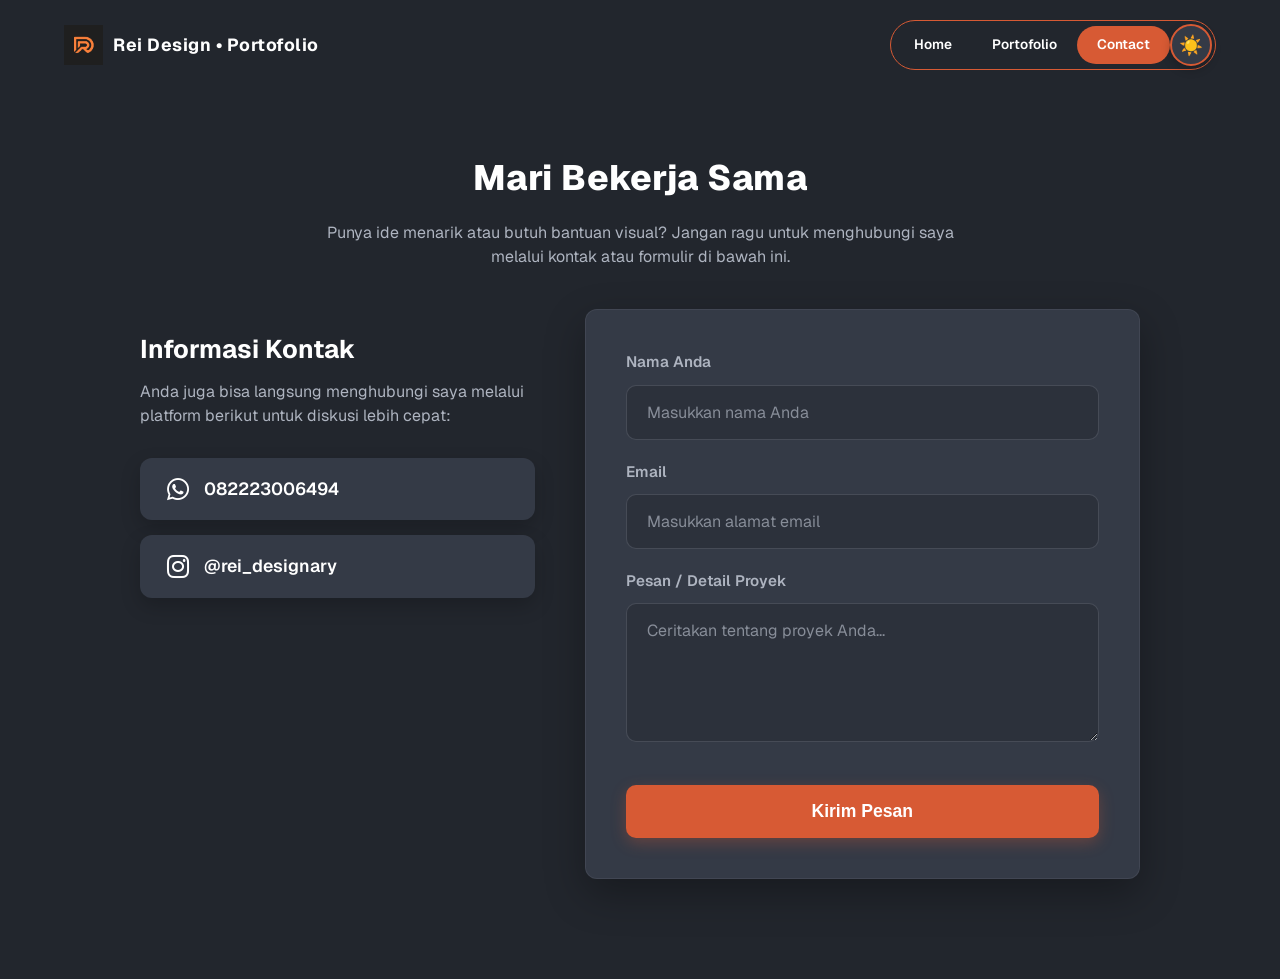
==== contact.html @ 19b81096 "Push Pertama untuk project website" ====
<!DOCTYPE html>
<html lang="id">
<head>
    <meta charset="UTF-8">
    <meta name="viewport" content="width=device-width, initial-scale=1.0">
    <title>Contact • Rei Design</title>
    
    <link rel="preconnect" href="https://fonts.googleapis.com">
    <link rel="preconnect" href="https://fonts.gstatic.com" crossorigin>
    <link href="https://fonts.googleapis.com/css2?family=Geist:wght@100..900&display=swap" rel="stylesheet">
    
    <link rel="stylesheet" href="https://cdnjs.cloudflare.com/ajax/libs/font-awesome/6.4.0/css/all.min.css">
    
    <link rel="stylesheet" href="style.css">
</head>
<body>

    <header>
        <div class="logo">
            <img src="images/logoku.webp" alt="Logo Rei Design" class="logo-img">
            <span>Rei Design • Portofolio</span>
        </div>
        
        <div class="header-right">
            <nav class="nav-container">
                <a href="index.html" class="nav-link">Home</a>
                <a href="portofolio.html" class="nav-link">Portofolio</a>
                <a href="contact.html" class="nav-link active">Contact</a>
                <button id="theme-toggle" class="theme-btn" title="Ubah Tema">☀️</button>
            </nav>
        </div>
    </header>

    <main>
        <section class="hero page-header">
            <h1>Mari Bekerja Sama</h1>
            <p>Punya ide menarik atau butuh bantuan visual? Jangan ragu untuk menghubungi saya melalui kontak atau formulir di bawah ini.</p>
        </section>

        <section class="contact-section">
            <div class="contact-wrapper">
                
                <div class="contact-info">
                    <h3>Informasi Kontak</h3>
                    <p>Anda juga bisa langsung menghubungi saya melalui platform berikut untuk diskusi lebih cepat:</p>
                    
                    <div class="social-links">
                        <a href="https://wa.me/6282223006494" target="_blank" class="social-btn whatsapp">
                            <i class="fab fa-whatsapp"></i>
                            <span>082223006494</span>
                        </a>
                        
                        <a href="https://instagram.com/rei_designary" target="_blank" class="social-btn instagram">
                            <i class="fab fa-instagram"></i>
                            <span>@rei_designary</span>
                        </a>
                    </div>
                </div>

                <div class="contact-card">
                    <form action="#" method="POST">
                        <div class="form-group">
                            <label for="name">Nama Anda</label>
                            <input type="text" id="name" class="form-control" placeholder="Masukkan nama Anda" required>
                        </div>
                        <div class="form-group">
                            <label for="email">Email</label>
                            <input type="email" id="email" class="form-control" placeholder="Masukkan alamat email" required>
                        </div>
                        <div class="form-group">
                            <label for="message">Pesan / Detail Proyek</label>
                            <textarea id="message" rows="5" class="form-control" placeholder="Ceritakan tentang proyek Anda..." required></textarea>
                        </div>
                        <button type="submit" class="btn-more btn-submit">Kirim Pesan</button>
                    </form>
                </div>

            </div>
        </section>
    </main>

    <script>
        const themeBtn = document.getElementById('theme-toggle');
        const body = document.body;

        if (localStorage.getItem('theme') === 'light') {
            body.classList.add('light-mode');
            themeBtn.textContent = '🌙'; 
        }

        themeBtn.addEventListener('click', () => {
            body.classList.toggle('light-mode');
            
            if (body.classList.contains('light-mode')) {
                localStorage.setItem('theme', 'light');
                themeBtn.textContent = '🌙';
            } else {
                localStorage.setItem('theme', 'dark');
                themeBtn.textContent = '☀️';
            }
        });
    </script>
</body>
</html>
---- style.css ----
/* === VARIABEL WARNA & FONT === */
:root {
    --bg-main: #22262d;
    --bg-card: #343a46;
    --color-accent: #d75a34;
    --color-text-light: #ffffff;
    --color-text-muted: #aeb4c0;
    --font-main: 'Geist', Geist, Geist, Arial, Geist;
}

/* Tambahan: Mode Terang (Mengubah variabel warna di atas) */
body.light-mode {
    --bg-main: #f4f6f9;
    --bg-card: #ffffff;
    --color-text-light: #1a1d24; /* Teks berubah jadi gelap */
    --color-text-muted: #5a606d;
}

/* === RESET & BASE === */
* {
    margin: 0;
    padding: 0;
    box-sizing: border-box;
}

body {
    background-color: var(--bg-main);
    color: var(--color-text-light);
    font-family: var(--font-main);
    line-height: 1.6;
    overflow-x: hidden;
    transition: background-color 0.4s ease, color 0.4s ease; /* Efek transisi tema */
}

a {
    text-decoration: none;
    color: inherit;
}

/* === HEADER & NAVBAR === */
header {
    display: flex;
    justify-content: space-between;
    align-items: center;
    padding: 20px 5%;
}

.logo {
    display: flex;
    align-items: center;
    gap: 10px;
    font-weight: 700;
    font-size: 1.1rem;
    letter-spacing: 0.5px;
}

.logo-img {
    height: 40px; 
    width: auto;  
    object-fit: contain;
}

/* Tambahan: Penyejajar Navbar & Tombol Tema */
.header-right {
    display: flex;
    align-items: center;
    gap: 20px;
}

.nav-container {
    display: flex;
    align-items: center;
    border: 1px solid var(--color-accent);
    border-radius: 50px;
    padding: 3px;
}

.nav-link {
    padding: 8px 20px;
    font-size: 0.85rem;
    font-weight: 600;
    border-radius: 50px;
    transition: all 0.3s ease;
}

.nav-link:hover {
    background-color: rgba(215, 90, 52, 0.15);
    color: var(--color-accent);
}

.nav-link.active {
    background-color: var(--color-accent);
    color: white; /* Tetap putih */
}

/* Tambahan: Desain Tombol Tema */
.theme-btn {
    background: var(--bg-card);
    border: 2px solid var(--color-accent);
    color: var(--color-text-light);
    width: 42px;
    height: 42px;
    border-radius: 50%;
    cursor: pointer;
    font-size: 1.2rem;
    display: flex;
    justify-content: center;
    align-items: center;
    transition: all 0.3s ease;
    box-shadow: 0 4px 10px rgba(0,0,0,0.2);
}

.theme-btn:hover {
    transform: rotate(30deg) scale(1.1);
}

/* === HERO SECTION === */
.hero {
    text-align: center;
    margin-top: 60px;
    padding: 0 20px;
}

.hero h1 {
    font-size: 2.2rem;
    font-weight: 800;
    margin-bottom: 15px;
    letter-spacing: 0.5px;
}

.hero p {
    color: var(--color-text-muted);
    max-width: 650px;
    margin: 0 auto;
    font-size: 1rem;
    line-height: 1.5;
}

/* === PROFILE CARD SECTION === */
.profile-section {
    display: flex;
    justify-content: center;
    margin-top: 80px;
    padding: 0 20px;
    margin-bottom: 100px;
}

.card {
    background-color: var(--bg-card);
    width: 100%;
    max-width: 900px;
    border-radius: 16px;
    box-shadow: 0 15px 40px rgba(0, 0, 0, 0.3);
    display: flex;
    position: relative;
    min-height: 300px;
    transition: background-color 0.4s ease;
}

.card-text {
    flex: 1;
    padding: 50px;
    display: flex;
    flex-direction: column;
    justify-content: center;
}

.card-text h2 {
    font-size: 2rem;
    font-weight: 800;
    margin-bottom: 5px;
}

.card-text h3 {
    color: var(--color-accent);
    font-size: 1rem;
    font-weight: 700;
    margin-bottom: 15px;
}

.card-text p {
    color: var(--color-text-light);
    font-size: 0.95rem;
    line-height: 1.6;
    margin-bottom: 25px;
    max-width: 90%;
}

.action-area {
    display: flex;
    align-items: center;
    gap: 15px;
    margin-top: auto;
}

.btn-more {
    background-color: var(--color-accent);
    color: white;
    border: none;
    padding: 10px 30px;
    border-radius: 8px;
    font-weight: 700;
    font-size: 1rem;
    cursor: pointer;
    box-shadow: 0 4px 10px rgba(215, 90, 52, 0.3);
    transition: transform 0.2s ease, background-color 0.2s ease, box-shadow 0.2s ease;
}

.btn-more:hover {
    background-color: #bf4d2a;
    transform: translateY(-3px);
    box-shadow: 0 6px 15px rgba(215, 90, 52, 0.5);
}

.download-text {
    font-size: 0.9rem;
    font-weight: 600;
    cursor: pointer;
    transition: color 0.2s ease;
}

.download-text:hover {
    color: var(--color-accent);
    text-decoration: underline;
}

.card-visual {
    width: 350px;
    position: relative;
    display: flex;
    justify-content: center;
    align-items: center;
}

.arch-shape {
    position: absolute;
    background-color: var(--color-accent);
    width: 220px;
    height: 380px; 
    border-radius: 120px;
    top: -50px; 
    box-shadow: 0 10px 30px rgba(0, 0, 0, 0.4);
    display: flex;
    justify-content: center;
    align-items: flex-end;
    overflow: hidden;
    z-index: 1;
    transition: transform 0.3s ease;
}

.arch-shape:hover {
    transform: scale(1.02);
}

.profile-img {
    width: 100%;
    height: 90%;
    object-fit: cover;
    object-position: top;
}

.name-badge {
    position: absolute;
    bottom: -30px;
    background-color: #d16241;
    background: linear-gradient(135deg, #df633b, #c34e2b);
    padding: 15px 25px;
    border-radius: 8px;
    text-align: center;
    box-shadow: 0 8px 20px rgba(0, 0, 0, 0.4);
    z-index: 2;
    width: 250px;
    color: white; /* Pastikan selalu putih */
}

.name-badge h4 {
    font-size: 1.1rem;
    font-weight: 800;
    line-height: 1.3;
}

/* =========================================
   PORTOFOLIO SECTION
   ========================================= */

.page-header {
    margin-bottom: 40px;
}

.section-title {
    text-align: center;
    margin: 40px 0 30px;
    font-size: 2rem;
    color: var(--color-text-light);
    border-bottom: 2px solid rgba(174, 180, 192, 0.2);
    padding-bottom: 15px;
}

.portfolio-container {
    max-width: 1100px;
    margin: 0 auto 100px auto;
    padding: 0 20px;
}

.portfolio-grid {
    display: grid;
    grid-template-columns: repeat(auto-fit, minmax(300px, 1fr));
    gap: 30px;
}

.portfolio-card {
    background-color: var(--bg-card);
    border-radius: 12px;
    overflow: hidden;
    box-shadow: 0 10px 20px rgba(0, 0, 0, 0.2);
    transition: transform 0.3s ease, box-shadow 0.3s ease, background-color 0.4s ease;
    cursor: pointer;
}

.portfolio-card:hover {
    transform: translateY(-8px);
    box-shadow: 0 15px 30px rgba(0, 0, 0, 0.4);
}

.portfolio-img {
    width: 100%;
    height: 220px;
    object-fit: cover;
    border-bottom: 3px solid var(--color-accent);
}

.portfolio-info {
    padding: 25px;
}

.portfolio-title {
    font-size: 1.25rem;
    color: var(--color-text-light);
    margin-bottom: 10px;
    font-weight: 700;
}

.portfolio-info p {
    color: var(--color-text-muted);
    font-size: 0.9rem;
    line-height: 1.5;
}

/* =========================================
   CONTACT PAGE & INFO KIRI-KANAN
   ========================================= */
.contact-section {
    display: flex;
    justify-content: center;
    padding: 0 20px;
    margin-bottom: 100px;
}

.contact-wrapper {
    display: flex;
    gap: 50px;
    max-width: 1000px;
    width: 100%;
    align-items: flex-start;
}

/* Kolom Info Kiri */
.contact-info {
    flex: 1;
    padding-top: 20px;
}

.contact-info h3 {
    font-size: 1.6rem;
    margin-bottom: 10px;
    color: var(--color-text-light);
}

.contact-info p {
    color: var(--color-text-muted);
    margin-bottom: 30px;
    font-size: 1rem;
    line-height: 1.5;
}

/* Gaya Tombol Sosial Media */
.social-links {
    display: flex;
    flex-direction: column;
    gap: 15px;
}

.social-btn {
    display: flex;
    align-items: center;
    gap: 15px;
    padding: 15px 25px;
    background-color: var(--bg-card);
    color: var(--color-text-light);
    border-radius: 12px;
    font-size: 1.1rem;
    font-weight: 600;
    transition: all 0.3s ease;
    box-shadow: 0 8px 20px rgba(0, 0, 0, 0.2);
    border: 2px solid transparent;
}

body.light-mode .social-btn {
    box-shadow: 0 8px 20px rgba(0, 0, 0, 0.05);
}

.social-btn i {
    font-size: 1.6rem;
}

.social-btn.whatsapp:hover {
    border-color: #25D366;
    color: #25D366;
    transform: translateY(-4px);
}

.social-btn.instagram:hover {
    border-color: #E1306C;
    color: #E1306C;
    transform: translateY(-4px);
}

/* Kolom Form Kanan */
.contact-card {
    flex: 1.2;
    background-color: var(--bg-card);
    border-radius: 12px;
    padding: 40px;
    box-shadow: 0 15px 40px rgba(0, 0, 0, 0.3);
    transition: background-color 0.4s ease;
    border: 1px solid rgba(174, 180, 192, 0.1);
}

.form-group { margin-bottom: 20px; }

.form-group label { 
    display: block; 
    margin-bottom: 10px; 
    font-weight: 600; 
    font-size: 0.95rem; 
    color: var(--color-text-muted); 
}

.form-control { 
    width: 100%; 
    padding: 16px 20px; 
    background-color: rgba(0, 0, 0, 0.15); 
    border: 1px solid rgba(174, 180, 192, 0.2); 
    border-radius: 10px; 
    color: var(--color-text-light); 
    font-family: var(--font-main); 
    font-size: 1rem; 
    transition: border-color 0.3s ease, box-shadow 0.3s ease, background-color 0.3s ease; 
}

body.light-mode .form-control { 
    background-color: #f9fafb; 
    border: 1px solid #d1d5db; 
}

.form-control:focus { 
    outline: none; 
    border-color: var(--color-accent); 
    background-color: var(--bg-card);
    box-shadow: 0 0 0 4px rgba(215, 90, 52, 0.15); 
}

.form-control::placeholder { 
    color: var(--color-text-muted); 
    opacity: 0.7;
}

.btn-submit { 
    width: 100%; 
    padding: 16px; 
    font-size: 1.1rem; 
    margin-top: 15px; 
    background-color: var(--color-accent);
    color: white; /* Tetap putih */
    border: none;
    border-radius: 10px;
    font-weight: 700;
    cursor: pointer;
    box-shadow: 0 5px 15px rgba(215, 90, 52, 0.3);
    transition: transform 0.3s ease, background-color 0.3s ease;
}

.btn-submit:hover {
    background-color: #bf4d2a;
    transform: translateY(-3px);
    box-shadow: 0 8px 25px rgba(215, 90, 52, 0.5);
}

/* === RESPONSIVE MEDIA QUERIES === */
@media (max-width: 850px) {
    .card {
        flex-direction: column;
        align-items: center;
        padding-bottom: 50px;
    }

    .card-text {
        padding: 40px 30px;
        text-align: center;
    }

    .card-text p {
        max-width: 100%;
    }

    .action-area {
        flex-direction: column;
        justify-content: center;
        gap: 20px;
    }

    .card-visual {
        margin-top: 60px;
        height: 300px;
    }

    .arch-shape {
        top: 0;
    }
    
    .name-badge {
        bottom: -20px;
    }

    .contact-wrapper {
        flex-direction: column;
        gap: 40px;
    }

    .contact-card, .contact-info {
        width: 100%;
        flex: unset;
    }
}

@media (max-width: 600px) {
    header {
        flex-direction: column;
        gap: 20px;
    }

    .header-right { 
        flex-direction: row; 
        justify-content: center;
        width: 100%;
    }

    .hero h1 {
        font-size: 1.6rem;
    }
    
    .nav-link {
        padding: 6px 15px;
        font-size: 0.8rem;
    }

    .contact-card { 
        padding: 30px 20px; 
    }
}
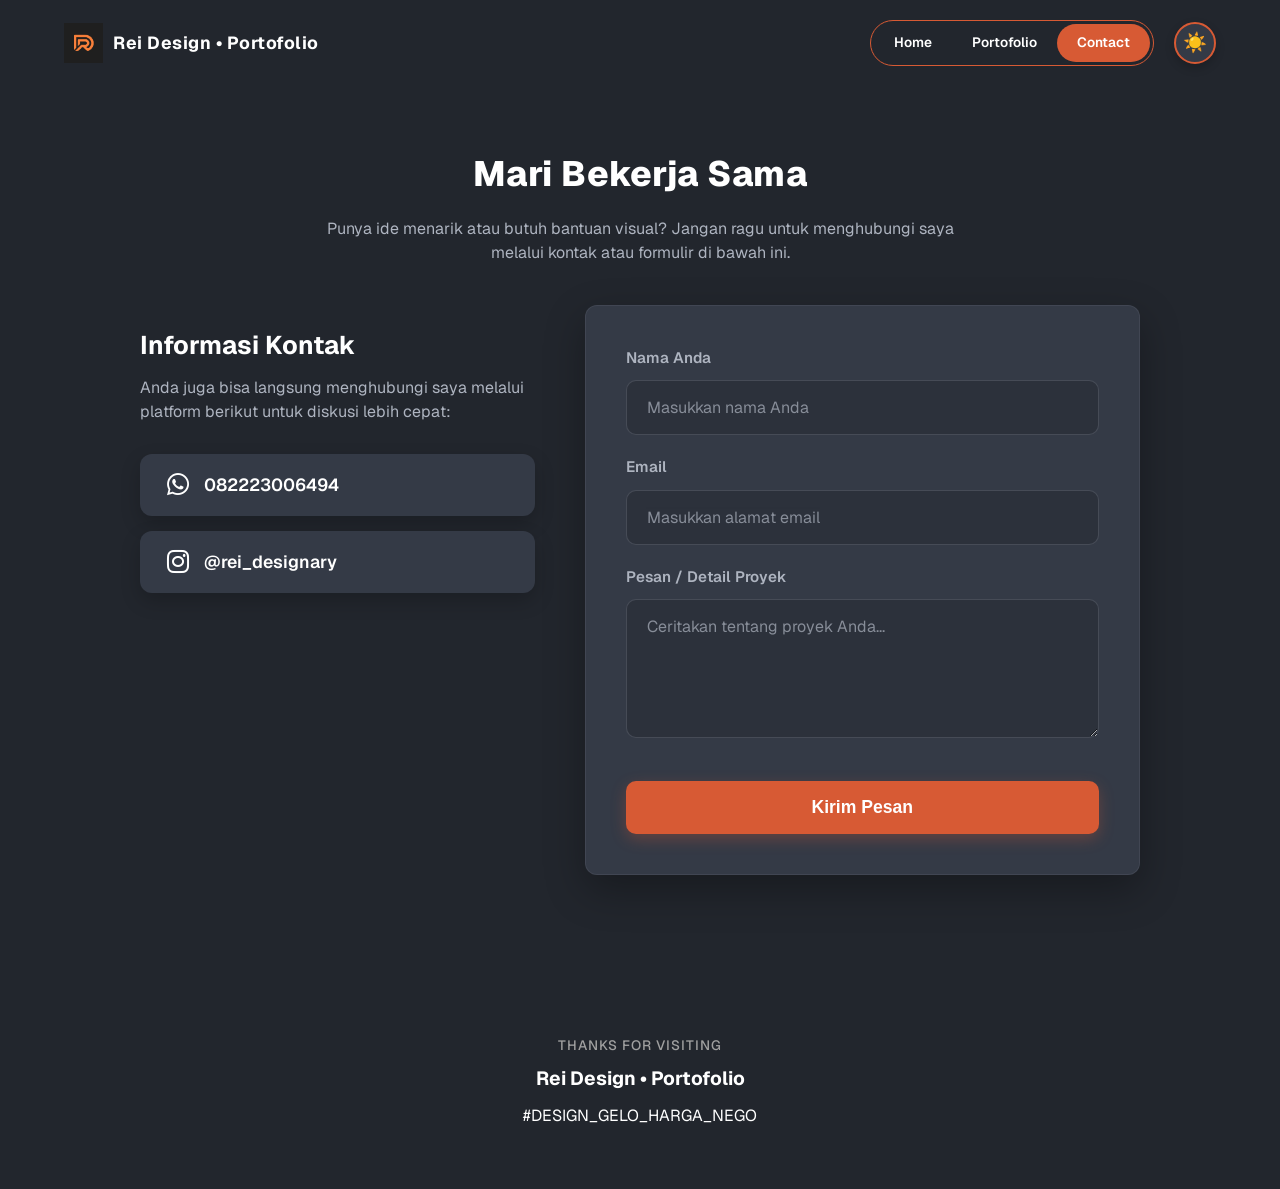
==== commit 79f98e37: "feat: tambah footer thanks for scrolling dan meta tags lengkap" ====
--- a/contact.html
+++ b/contact.html
@@ -3,7 +3,11 @@
 <head>
     <meta charset="UTF-8">
     <meta name="viewport" content="width=device-width, initial-scale=1.0">
+    <meta name="description" content="Hubungi Rei Designary untuk kolaborasi proyek UI/UX, desain grafis, atau pertanyaan lainnya.">
+    
     <title>Contact • Rei Design</title>
+    
+    <link rel="icon" type="image/x-icon" href="images/favicon.ico">
     
     <link rel="preconnect" href="https://fonts.googleapis.com">
     <link rel="preconnect" href="https://fonts.gstatic.com" crossorigin>
@@ -26,8 +30,8 @@
                 <a href="index.html" class="nav-link">Home</a>
                 <a href="portofolio.html" class="nav-link">Portofolio</a>
                 <a href="contact.html" class="nav-link active">Contact</a>
-                <button id="theme-toggle" class="theme-btn" title="Ubah Tema">☀️</button>
             </nav>
+            <button id="theme-toggle" class="theme-btn" title="Ubah Tema" aria-label="Ganti Mode Tema">☀️</button>
         </div>
     </header>
 
@@ -45,12 +49,12 @@
                     <p>Anda juga bisa langsung menghubungi saya melalui platform berikut untuk diskusi lebih cepat:</p>
                     
                     <div class="social-links">
-                        <a href="https://wa.me/6282223006494" target="_blank" class="social-btn whatsapp">
+                        <a href="https://wa.me/6282223006494" target="_blank" rel="noopener" class="social-btn whatsapp" aria-label="Hubungi saya di WhatsApp">
                             <i class="fab fa-whatsapp"></i>
                             <span>082223006494</span>
                         </a>
                         
-                        <a href="https://instagram.com/rei_designary" target="_blank" class="social-btn instagram">
+                        <a href="https://instagram.com/rei_designary" target="_blank" rel="noopener" class="social-btn instagram" aria-label="Ikuti saya di Instagram">
                             <i class="fab fa-instagram"></i>
                             <span>@rei_designary</span>
                         </a>
@@ -71,13 +75,21 @@
                             <label for="message">Pesan / Detail Proyek</label>
                             <textarea id="message" rows="5" class="form-control" placeholder="Ceritakan tentang proyek Anda..." required></textarea>
                         </div>
-                        <button type="submit" class="btn-more btn-submit">Kirim Pesan</button>
+                        <button type="submit" class="btn-submit">Kirim Pesan</button>
                     </form>
                 </div>
 
             </div>
         </section>
     </main>
+
+    <footer>
+        <div class="footer-content">
+            <p class="thanks-text">THANKS FOR VISITING</p>
+            <p class="footer-logo">Rei Design • Portofolio</p>
+            <p class="footer-slogan">#DESIGN_GELO_HARGA_NEGO</p>
+        </div>
+    </footer>
 
     <script>
         const themeBtn = document.getElementById('theme-toggle');
--- a/style.css
+++ b/style.css
@@ -1,4 +1,4 @@
-/* === VARIABEL WARNA & FONT === */
+
 :root {
     --bg-main: #22262d;
     --bg-card: #343a46;
@@ -8,15 +8,13 @@
     --font-main: 'Geist', Geist, Geist, Arial, Geist;
 }
 
-/* Tambahan: Mode Terang (Mengubah variabel warna di atas) */
 body.light-mode {
     --bg-main: #f4f6f9;
     --bg-card: #ffffff;
-    --color-text-light: #1a1d24; /* Teks berubah jadi gelap */
+    --color-text-light: #1a1d24; 
     --color-text-muted: #5a606d;
 }
 
-/* === RESET & BASE === */
 * {
     margin: 0;
     padding: 0;
@@ -37,7 +35,6 @@
     color: inherit;
 }
 
-/* === HEADER & NAVBAR === */
 header {
     display: flex;
     justify-content: space-between;
@@ -60,7 +57,6 @@
     object-fit: contain;
 }
 
-/* Tambahan: Penyejajar Navbar & Tombol Tema */
 .header-right {
     display: flex;
     align-items: center;
@@ -93,7 +89,6 @@
     color: white; /* Tetap putih */
 }
 
-/* Tambahan: Desain Tombol Tema */
 .theme-btn {
     background: var(--bg-card);
     border: 2px solid var(--color-accent);
@@ -114,7 +109,6 @@
     transform: rotate(30deg) scale(1.1);
 }
 
-/* === HERO SECTION === */
 .hero {
     text-align: center;
     margin-top: 60px;
@@ -136,7 +130,6 @@
     line-height: 1.5;
 }
 
-/* === PROFILE CARD SECTION === */
 .profile-section {
     display: flex;
     justify-content: center;
@@ -270,7 +263,7 @@
     box-shadow: 0 8px 20px rgba(0, 0, 0, 0.4);
     z-index: 2;
     width: 250px;
-    color: white; /* Pastikan selalu putih */
+    color: white; 
 }
 
 .name-badge h4 {
@@ -279,9 +272,6 @@
     line-height: 1.3;
 }
 
-/* =========================================
-   PORTOFOLIO SECTION
-   ========================================= */
 
 .page-header {
     margin-bottom: 40px;
@@ -346,9 +336,6 @@
     line-height: 1.5;
 }
 
-/* =========================================
-   CONTACT PAGE & INFO KIRI-KANAN
-   ========================================= */
 .contact-section {
     display: flex;
     justify-content: center;
@@ -364,7 +351,6 @@
     align-items: flex-start;
 }
 
-/* Kolom Info Kiri */
 .contact-info {
     flex: 1;
     padding-top: 20px;
@@ -383,7 +369,6 @@
     line-height: 1.5;
 }
 
-/* Gaya Tombol Sosial Media */
 .social-links {
     display: flex;
     flex-direction: column;
@@ -425,7 +410,6 @@
     transform: translateY(-4px);
 }
 
-/* Kolom Form Kanan */
 .contact-card {
     flex: 1.2;
     background-color: var(--bg-card);
@@ -496,7 +480,6 @@
     box-shadow: 0 8px 25px rgba(215, 90, 52, 0.5);
 }
 
-/* === RESPONSIVE MEDIA QUERIES === */
 @media (max-width: 850px) {
     .card {
         flex-direction: column;
@@ -567,4 +550,40 @@
     .contact-card { 
         padding: 30px 20px; 
     }
+}
+
+footer {
+    padding: 60px 0; 
+    text-align: center;
+    background-color: transparent; 
+}
+
+.footer-content {
+    display: flex;
+    flex-direction: column;
+    gap: 8px; 
+}
+
+.thanks-text {
+    font-size: 0.85rem;
+    letter-spacing: 1px;
+    color: #a0a0a0; 
+    text-transform: uppercase;
+    font-weight: 500;
+}
+
+.footer-logo {
+    font-size: 1.2rem;
+    font-weight: 700;
+    color: var(--color-text, #ffffff); 
+}
+
+/* Responsive Footer */
+@media (max-width: 768px) {
+    .thanks-text {
+        font-size: 0.75rem;
+    }
+    .footer-logo {
+        font-size: 1rem;
+    }
 }
